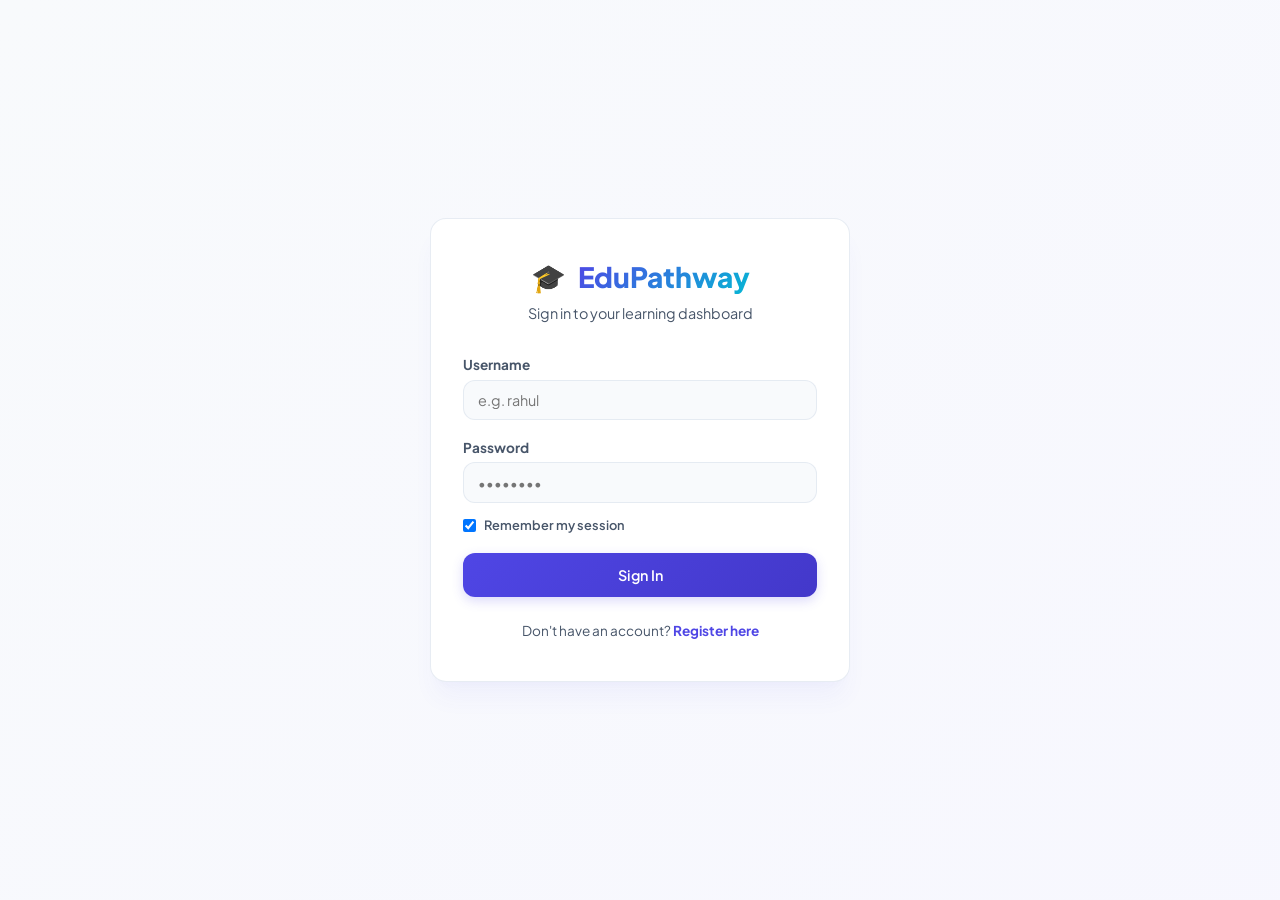
==== pages/calendar.html @ 243a8dc1 "ui update" ====
<!DOCTYPE html>
<html lang="en">
<head>
    <meta charset="UTF-8">
    <meta name="viewport" content="width=device-width, initial-scale=1.0">
    <title>Calendar - EduPathway</title>
    <!-- Stylesheets -->
    <link rel="stylesheet" href="../css/style.css">
    <link rel="stylesheet" href="../css/components/pomodoro.css">
    <link rel="stylesheet" href="../css/components/toast.css">
</head>
<body>
    <!-- Sidebar -->
    <aside class="sidebar">
        <div class="sidebar-header">
            <div class="logo-brand">
                <span>🎓</span> 
                <span class="logo-text">EduPathway</span>
            </div>
            <button class="close-sidebar-btn">&times;</button>
        </div>
        
        <nav class="nav-menu">
            <a href="dashboard.html"><span>🏠</span>Dashboard</a>
            <a href="tasks.html"><span>✔️</span>Tasks</a>
            <a href="goals.html"><span>🎯</span>Goals</a>
            <a href="calendar.html" class="active"><span>📅</span>Calendar</a>
        </nav>

        <!-- Persistent Pomodoro Timer Container -->
        <div id="pomodoroTimerContainer"></div>

        <!-- Sidebar Footer & Theme Toggle -->
        <div style="margin-top: auto;">
            <div class="theme-switch-wrapper">
                <span class="theme-switch-label" id="themeToggleLabel">Light Mode</span>
                <button id="themeToggleBtn" class="theme-toggle-btn">🌙</button>
            </div>
            <a href="#" id="logoutBtn" class="nav-menu-logout"><span>↩️</span>Logout</a>
        </div>
    </aside>

    <!-- Main Content Area -->
    <div class="main-content-wrapper">
        <div class="main-content">
            <!-- Header -->
            <header class="header">
                <div class="header-left">
                    <button class="open-sidebar-btn">☰</button>
                    <div>
                        <h1>Study Calendar</h1>
                        <p class="header-meta">Check your schedule and track deadlines visually.</p>
                    </div>
                </div>
            </header>

            <!-- Calendar Container -->
            <section class="calendar-container glass-card">
                <!-- Navigation -->
                <div class="calendar-header">
                    <button id="prevMonthBtn" class="calendar-nav-btn">&lt;</button>
                    <h2 id="monthYearDisplay">June 2026</h2>
                    <button id="nextMonthBtn" class="calendar-nav-btn">&gt;</button>
                </div>

                <!-- Weekdays Header -->
                <div class="calendar-weekdays">
                    <div>Sun</div>
                    <div>Mon</div>
                    <div>Tue</div>
                    <div>Wed</div>
                    <div>Thu</div>
                    <div>Fri</div>
                    <div>Sat</div>
                </div>

                <!-- Calendar Days Grid -->
                <div id="calendarGrid" class="calendar-grid">
                    <!-- Loaded dynamically via js -->
                </div>
            </section>
        </div>
    </div>

    <!-- Day Details Modal -->
    <div id="calendarDayModal" class="modal-overlay">
        <div class="modal-content">
            <div class="modal-header">
                <h2 id="dayModalDateTitle">Date Details</h2>
                <button id="closeDayModalBtn" class="close-button">&times;</button>
            </div>
            <div class="modal-body">
                <div id="dayModalDetailsContent">
                    <!-- Dynamic details load here -->
                </div>
            </div>
            <div class="modal-footer">
                <button type="button" id="closeDayModalFooterBtn" class="btn btn-secondary">Close</button>
            </div>
        </div>
    </div>

    <!-- Overlay for mobile drawer -->
    <div class="overlay"></div>

    <!-- Scripts -->
    <script src="../js/storage.js"></script>
    <script src="../js/toast.js"></script>
    <script src="../js/theme.js"></script>
    <script src="../js/auth.js"></script>
    <script src="../js/pomodoro.js"></script>
    <script src="../js/calendar.js"></script>
</body>
</html>
---- css/style.css ----
/* style.css - Core Modern Theme System & Global Styles */

@import url('https://fonts.googleapis.com/css2?family=Plus+Jakarta+Sans:wght@300;400;500;600;700;800&display=swap');

/* --- Theme CSS Variables --- */
:root {
    /* Color Palette - Light Mode (Default) */
    --bg-color: #f8fafc;
    --card-bg: rgba(255, 255, 255, 0.85);
    --sidebar-bg: #ffffff;
    --text-primary: #0f172a;
    --text-secondary: #475569;
    --text-muted: #94a3b8;
    --border-color: rgba(226, 232, 240, 0.8);
    --border-hover: rgba(203, 213, 225, 1);
    
    /* Brand Accent Gradients */
    --primary: #4f46e5;
    --primary-hover: #4338ca;
    --primary-glow: rgba(79, 70, 229, 0.2);
    
    --success: #10b981;
    --success-bg: #ecfdf5;
    --warning: #f59e0b;
    --warning-bg: #fffbeb;
    --danger: #ef4444;
    --danger-bg: #fef2f2;
    --info: #06b6d4;
    --info-bg: #ecfeff;

    /* Shadows & Glassmorphism */
    --shadow-sm: 0 1px 2px 0 rgba(0, 0, 0, 0.05);
    --shadow-md: 0 4px 6px -1px rgba(0, 0, 0, 0.05), 0 2px 4px -1px rgba(0, 0, 0, 0.05);
    --shadow-lg: 0 10px 15px -3px rgba(0, 0, 0, 0.04), 0 4px 6px -2px rgba(0, 0, 0, 0.02);
    --shadow-premium: 0 20px 25px -5px rgba(79, 70, 229, 0.05), 0 10px 10px -5px rgba(79, 70, 229, 0.02);
    --glass-blur: blur(12px);
    
    --radius-sm: 8px;
    --radius-md: 12px;
    --radius-lg: 16px;
    --radius-full: 9999px;
    
    --transition-fast: 0.15s cubic-bezier(0.4, 0, 0.2, 1);
    --transition-normal: 0.25s cubic-bezier(0.4, 0, 0.2, 1);
    --transition-slow: 0.4s cubic-bezier(0.4, 0, 0.2, 1);
}

/* --- Dark Theme Variables --- */
[data-theme="dark"] {
    --bg-color: #0b0f19;
    --card-bg: rgba(19, 27, 46, 0.7);
    --sidebar-bg: #111827;
    --text-primary: #f8fafc;
    --text-secondary: #94a3b8;
    --text-muted: #64748b;
    --border-color: rgba(30, 41, 59, 0.7);
    --border-hover: rgba(51, 65, 85, 1);
    
    --primary: #6366f1;
    --primary-hover: #4f46e5;
    --primary-glow: rgba(99, 102, 241, 0.3);
    
    --success-bg: rgba(16, 185, 129, 0.1);
    --warning-bg: rgba(245, 158, 11, 0.1);
    --danger-bg: rgba(239, 68, 68, 0.1);
    --info-bg: rgba(6, 182, 212, 0.1);

    --shadow-sm: 0 1px 2px 0 rgba(0, 0, 0, 0.5);
    --shadow-md: 0 4px 6px -1px rgba(0, 0, 0, 0.3), 0 2px 4px -1px rgba(0, 0, 0, 0.3);
    --shadow-lg: 0 10px 15px -3px rgba(0, 0, 0, 0.4), 0 4px 6px -2px rgba(0, 0, 0, 0.2);
    --shadow-premium: 0 20px 25px -5px rgba(0, 0, 0, 0.5), 0 10px 10px -5px rgba(0, 0, 0, 0.3);
}

/* --- Reset & Base --- */
* {
    margin: 0;
    padding: 0;
    box-sizing: border-box;
    font-family: 'Plus Jakarta Sans', sans-serif;
    outline: none;
}

body {
    background-color: var(--bg-color);
    color: var(--text-primary);
    overflow-x: hidden;
    transition: background-color var(--transition-normal), color var(--transition-normal);
    min-height: 100vh;
}

/* Custom Scrollbar styling */
::-webkit-scrollbar {
    width: 6px;
    height: 6px;
}
::-webkit-scrollbar-track {
    background: transparent;
}
::-webkit-scrollbar-thumb {
    background: var(--text-muted);
    border-radius: var(--radius-full);
}
::-webkit-scrollbar-thumb:hover {
    background: var(--text-secondary);
}

/* --- Typography Helpers --- */
h1, h2, h3, h4, h5, h6 {
    font-weight: 700;
    letter-spacing: -0.025em;
    line-height: 1.25;
}

p {
    font-size: 0.95rem;
    color: var(--text-secondary);
    line-height: 1.5;
}

/* --- Premium Layout Containers --- */
.sidebar {
    width: 260px;
    background-color: var(--sidebar-bg);
    height: 100vh;
    padding: 2rem 1.25rem;
    border-right: 1px solid var(--border-color);
    position: fixed;
    z-index: 100;
    display: flex;
    flex-direction: column;
    transition: transform var(--transition-normal), background-color var(--transition-normal);
}

.main-content-wrapper {
    margin-left: 260px;
    transition: margin-left var(--transition-normal);
    min-height: 100vh;
    display: flex;
    flex-direction: column;
}

.main-content {
    padding: 2.5rem 3rem;
    flex-grow: 1;
    max-width: 1400px;
    width: 100%;
    margin: 0 auto;
}

/* --- Glassmorphic Card Elements --- */
.glass-card {
    background: var(--card-bg);
    backdrop-filter: var(--glass-blur);
    -webkit-backdrop-filter: var(--glass-blur);
    border: 1px solid var(--border-color);
    border-radius: var(--radius-lg);
    box-shadow: var(--shadow-md);
    transition: transform var(--transition-normal), box-shadow var(--transition-normal), border var(--transition-normal), background var(--transition-normal);
    padding: 1.5rem;
}

.glass-card:hover {
    box-shadow: var(--shadow-lg);
    border-color: var(--border-hover);
}

/* --- Sidebar Header & Nav --- */
.sidebar-header {
    display: flex;
    align-items: center;
    justify-content: space-between;
    margin-bottom: 2.5rem;
}

.logo-brand {
    display: flex;
    align-items: center;
    gap: 0.75rem;
    font-size: 1.35rem;
    font-weight: 800;
    color: var(--primary);
    text-decoration: none;
}

.logo-brand span:first-child {
    font-size: 1.75rem;
}

.logo-brand .logo-text {
    background: linear-gradient(135deg, var(--primary) 0%, var(--info) 100%);
    -webkit-background-clip: text;
    -webkit-text-fill-color: transparent;
}

.close-sidebar-btn {
    display: none;
    background: none;
    border: none;
    font-size: 1.75rem;
    cursor: pointer;
    color: var(--text-secondary);
}

.nav-menu {
    flex-grow: 1;
    display: flex;
    flex-direction: column;
    gap: 0.35rem;
}

.nav-menu a {
    display: flex;
    align-items: center;
    gap: 0.85rem;
    text-decoration: none;
    color: var(--text-secondary);
    padding: 0.8rem 1rem;
    border-radius: var(--radius-md);
    font-weight: 600;
    font-size: 0.95rem;
    transition: background-color var(--transition-fast), color var(--transition-fast);
}

.nav-menu a:hover {
    background-color: var(--border-color);
    color: var(--text-primary);
}

.nav-menu a.active {
    background: linear-gradient(135deg, var(--primary) 0%, rgba(79, 70, 229, 0.8) 100%);
    color: #ffffff;
    box-shadow: 0 4px 12px var(--primary-glow);
}

.nav-menu a span {
    font-size: 1.15rem;
}

.nav-menu-logout {
    margin-top: auto;
    display: flex;
    align-items: center;
    gap: 0.85rem;
    padding: 0.8rem 1rem;
    color: var(--text-secondary);
    text-decoration: none;
    font-weight: 600;
    font-size: 0.95rem;
    border-radius: var(--radius-md);
    transition: background-color var(--transition-fast), color var(--transition-fast);
}

.nav-menu-logout:hover {
    background-color: var(--danger-bg);
    color: var(--danger);
}

/* --- Theme Switcher Widget --- */
.theme-switch-wrapper {
    display: flex;
    align-items: center;
    gap: 0.5rem;
    padding: 0.8rem 1rem;
    margin-bottom: 0.75rem;
    background: var(--bg-color);
    border-radius: var(--radius-md);
    border: 1px solid var(--border-color);
}

.theme-switch-label {
    font-size: 0.85rem;
    font-weight: 600;
    color: var(--text-secondary);
    flex-grow: 1;
}

.theme-toggle-btn {
    background: none;
    border: none;
    cursor: pointer;
    font-size: 1.2rem;
    padding: 0.2rem;
    display: flex;
    align-items: center;
    justify-content: center;
    color: var(--warning);
    transition: transform var(--transition-fast);
}

.theme-toggle-btn:hover {
    transform: rotate(15deg) scale(1.15);
}

/* --- Premium Header & Buttons --- */
.header {
    display: flex;
    justify-content: space-between;
    align-items: center;
    margin-bottom: 2rem;
    gap: 1.5rem;
}

.header-left {
    display: flex;
    align-items: center;
    gap: 1rem;
}

.header h1 {
    font-size: 2rem;
    font-weight: 800;
    color: var(--text-primary);
}

.header-meta {
    font-size: 0.95rem;
    color: var(--text-secondary);
    margin-top: 0.15rem;
}

.header-date {
    display: flex;
    align-items: center;
    gap: 0.65rem;
    color: var(--text-secondary);
    background: var(--card-bg);
    backdrop-filter: var(--glass-blur);
    padding: 0.6rem 1.15rem;
    border-radius: var(--radius-md);
    border: 1px solid var(--border-color);
    font-size: 0.9rem;
    font-weight: 600;
    box-shadow: var(--shadow-sm);
}

.btn {
    display: inline-flex;
    align-items: center;
    gap: 0.5rem;
    padding: 0.7rem 1.35rem;
    border-radius: var(--radius-md);
    font-weight: 600;
    font-size: 0.9rem;
    cursor: pointer;
    border: none;
    transition: transform var(--transition-fast), box-shadow var(--transition-fast), background-color var(--transition-fast);
}

.btn:active {
    transform: scale(0.97);
}

.btn-primary {
    background: linear-gradient(135deg, var(--primary) 0%, var(--primary-hover) 100%);
    color: #ffffff;
    box-shadow: 0 4px 12px var(--primary-glow);
}

.btn-primary:hover {
    box-shadow: 0 6px 16px var(--primary-glow);
    background: var(--primary-hover);
}

.btn-success {
    background: var(--success);
    color: #ffffff;
}

.btn-success:hover {
    background: #059669;
}

.btn-secondary {
    background: var(--card-bg);
    border: 1px solid var(--border-color);
    color: var(--text-primary);
}

.btn-secondary:hover {
    background: var(--border-color);
}

/* --- Stats Grid Section --- */
.stats-grid {
    display: grid;
    grid-template-columns: repeat(auto-fit, minmax(240px, 1fr));
    gap: 1.5rem;
    margin-bottom: 2rem;
}

.stat-card {
    display: flex;
    align-items: center;
    gap: 1.25rem;
}

.stat-card .icon-container {
    width: 52px;
    height: 52px;
    border-radius: var(--radius-md);
    display: flex;
    align-items: center;
    justify-content: center;
    font-size: 1.5rem;
    flex-shrink: 0;
}

.stat-card .icon-container.blue {
    background-color: var(--info-bg);
    color: var(--info);
}

.stat-card .icon-container.green {
    background-color: var(--success-bg);
    color: var(--success);
}

.stat-card .icon-container.purple {
    background-color: rgba(99, 102, 241, 0.1);
    color: var(--primary);
}

.stat-card .icon-container.yellow {
    background-color: var(--warning-bg);
    color: var(--warning);
}

.stat-info h3 {
    color: var(--text-muted);
    font-size: 0.85rem;
    font-weight: 600;
    text-transform: uppercase;
    letter-spacing: 0.05em;
}

.stat-info .value {
    font-size: 1.65rem;
    font-weight: 800;
    color: var(--text-primary);
    line-height: 1.15;
    margin: 0.15rem 0;
}

.stat-info .detail {
    font-size: 0.8rem;
    color: var(--text-secondary);
    font-weight: 500;
}

/* --- Dashboard Specific Grid --- */
.dashboard-main-grid {
    display: grid;
    grid-template-columns: 2fr 1fr;
    gap: 2rem;
    margin-bottom: 2rem;
}

@media (max-width: 1100px) {
    .dashboard-main-grid {
        grid-template-columns: 1fr;
    }
}

.content-card-header {
    display: flex;
    align-items: center;
    justify-content: space-between;
    margin-bottom: 1.25rem;
    padding-bottom: 0.75rem;
    border-bottom: 1px solid var(--border-color);
}

.content-card-header h2 {
    font-size: 1.2rem;
    font-weight: 700;
    display: flex;
    align-items: center;
    gap: 0.5rem;
    color: var(--text-primary);
}

.content-card-header .icon {
    font-size: 1.35rem;
}

/* --- Quotes Section --- */
.quote-box {
    margin-bottom: 2rem;
    padding: 1.25rem;
    border-left: 4px solid var(--primary);
    background: var(--card-bg);
    border-radius: 0 var(--radius-md) var(--radius-md) 0;
}

.quote-text {
    font-style: italic;
    color: var(--text-primary);
    font-weight: 500;
    font-size: 0.95rem;
}

.quote-author {
    font-size: 0.8rem;
    color: var(--text-muted);
    font-weight: 600;
    margin-top: 0.35rem;
    text-align: right;
}

/* --- Upcoming Task Items --- */
.upcoming-task-list {
    display: flex;
    flex-direction: column;
    gap: 0.75rem;
}

.upcoming-task-item {
    display: flex;
    justify-content: space-between;
    align-items: center;
    padding: 0.85rem 1rem;
    background: var(--bg-color);
    border-radius: var(--radius-md);
    border: 1px solid var(--border-color);
    transition: transform var(--transition-fast);
}

.upcoming-task-item:hover {
    transform: translateX(4px);
    border-color: var(--border-hover);
}

.upcoming-task-item .info h4 {
    font-weight: 600;
    font-size: 0.95rem;
    color: var(--text-primary);
}

.upcoming-task-item .info p {
    font-size: 0.8rem;
    color: var(--text-muted);
}

.upcoming-task-item .due-date {
    font-size: 0.8rem;
    font-weight: 700;
    color: var(--primary);
    background: rgba(99, 102, 241, 0.1);
    padding: 0.25rem 0.5rem;
    border-radius: var(--radius-sm);
}

/* --- Tabs & Filters --- */
.tabs-and-actions {
    display: flex;
    justify-content: space-between;
    align-items: center;
    flex-wrap: wrap;
    gap: 1rem;
    margin-bottom: 1.5rem;
}

.search-bar-container {
    position: relative;
    width: 280px;
}

.search-bar-container input {
    width: 100%;
    padding: 0.6rem 1rem 0.6rem 2.25rem;
    border: 1px solid var(--border-color);
    border-radius: var(--radius-md);
    background: var(--card-bg);
    color: var(--text-primary);
    font-size: 0.85rem;
}

.search-bar-container::before {
    content: '🔍';
    position: absolute;
    left: 0.85rem;
    top: 50%;
    transform: translateY(-50%);
    font-size: 0.85rem;
    color: var(--text-muted);
}

.tabs {
    display: flex;
    gap: 0.25rem;
    background: var(--border-color);
    padding: 0.25rem;
    border-radius: var(--radius-md);
}

.tab-button {
    padding: 0.5rem 1rem;
    border: none;
    background: none;
    cursor: pointer;
    font-size: 0.85rem;
    font-weight: 600;
    color: var(--text-secondary);
    border-radius: var(--radius-sm);
    transition: all var(--transition-fast);
}

.tab-button.active {
    background: var(--card-bg);
    color: var(--primary);
    box-shadow: var(--shadow-sm);
}

/* --- Task List Items --- */
.task-list {
    display: flex;
    flex-direction: column;
    gap: 1rem;
}

.task-item {
    display: flex;
    align-items: center;
    gap: 1.25rem;
    cursor: grab;
    position: relative;
}

.task-item.dragging {
    opacity: 0.4;
    border: 2px dashed var(--primary);
    cursor: grabbing;
}

.task-status-indicator {
    font-size: 1.35rem;
    cursor: pointer;
    transition: transform var(--transition-fast);
    flex-shrink: 0;
}

.task-status-indicator:hover {
    transform: scale(1.15);
}

.task-content {
    flex-grow: 1;
}

.task-content h4 {
    font-size: 1rem;
    font-weight: 700;
    color: var(--text-primary);
}

.task-content.completed h4 {
    text-decoration: line-through;
    color: var(--text-muted);
}

.task-content .subject {
    font-size: 0.75rem;
    font-weight: 700;
    text-transform: uppercase;
    letter-spacing: 0.05em;
    color: var(--primary);
    margin-top: 0.15rem;
}

.task-content .description {
    font-size: 0.85rem;
    color: var(--text-secondary);
    margin-top: 0.25rem;
}

.task-meta {
    display: flex;
    align-items: center;
    gap: 1rem;
    flex-shrink: 0;
}

.priority-badge {
    font-size: 0.75rem;
    font-weight: 700;
    padding: 0.2rem 0.6rem;
    border-radius: var(--radius-full);
    text-transform: uppercase;
}

.priority-badge.high { background: var(--danger-bg); color: var(--danger); }
.priority-badge.medium { background: var(--warning-bg); color: var(--warning); }
.priority-badge.low { background: var(--success-bg); color: var(--success); }

.task-time-due {
    font-size: 0.8rem;
    color: var(--text-secondary);
    text-align: right;
    display: flex;
    flex-direction: column;
    gap: 0.15rem;
}

.task-time-due div:first-child {
    font-weight: 600;
}

.task-actions {
    display: flex;
    gap: 0.25rem;
}

.action-btn {
    background: none;
    border: none;
    font-size: 1.15rem;
    cursor: pointer;
    padding: 0.35rem;
    border-radius: var(--radius-sm);
    transition: background var(--transition-fast), transform var(--transition-fast);
}

.action-btn:hover {
    background: var(--border-color);
    transform: scale(1.1);
}

.action-btn.edit-btn { color: var(--primary); }
.action-btn.delete-btn { color: var(--danger); }

/* --- Goals List & Milestones --- */
.goal-list {
    display: grid;
    grid-template-columns: repeat(auto-fit, minmax(320px, 1fr));
    gap: 1.5rem;
}

.goal-card {
    display: flex;
    flex-direction: column;
    gap: 1rem;
}

.goal-card-header {
    display: flex;
    gap: 0.85rem;
    align-items: flex-start;
}

.goal-card-header .icon {
    font-size: 1.35rem;
    width: 42px;
    height: 42px;
    background: var(--success-bg);
    color: var(--success);
    border-radius: var(--radius-md);
    display: flex;
    align-items: center;
    justify-content: center;
    flex-shrink: 0;
}

.goal-card-info {
    flex-grow: 1;
}

.goal-card-info h4 {
    font-size: 1.05rem;
    color: var(--text-primary);
}

.goal-card-info p {
    font-size: 0.85rem;
    color: var(--text-secondary);
    margin-top: 0.15rem;
}

.goal-meta {
    display: flex;
    gap: 0.75rem;
    margin-top: 0.5rem;
    font-size: 0.75rem;
    font-weight: 600;
    color: var(--text-muted);
}

.goal-meta span {
    background: var(--bg-color);
    padding: 0.2rem 0.5rem;
    border-radius: var(--radius-sm);
}

.progress-bar-container {
    width: 100%;
}

.progress-bar-meta {
    display: flex;
    justify-content: space-between;
    font-size: 0.75rem;
    font-weight: 700;
    margin-bottom: 0.35rem;
}

.progress-bar-bg {
    width: 100%;
    height: 8px;
    background: var(--border-color);
    border-radius: var(--radius-full);
    overflow: hidden;
}

.progress-bar-fill {
    height: 100%;
    background: linear-gradient(90deg, var(--success) 0%, var(--info) 100%);
    border-radius: var(--radius-full);
    transition: width var(--transition-slow);
}

.milestones-container {
    padding-top: 0.75rem;
    border-top: 1px solid var(--border-color);
}

.milestones-container h5 {
    font-size: 0.8rem;
    color: var(--text-secondary);
    margin-bottom: 0.5rem;
    text-transform: uppercase;
    letter-spacing: 0.05em;
}

.milestone-item {
    display: flex;
    align-items: center;
    gap: 0.5rem;
    margin-bottom: 0.4rem;
}

.milestone-item input[type="checkbox"] {
    width: 16px;
    height: 16px;
    border-radius: 4px;
    border: 1.5px solid var(--border-color);
    cursor: pointer;
    accent-color: var(--success);
}

.milestone-item label {
    font-size: 0.85rem;
    color: var(--text-secondary);
    cursor: pointer;
}

.milestone-item input:checked + label {
    text-decoration: line-through;
    color: var(--text-muted);
}

/* --- Calendar Component --- */
.calendar-container {
    background: var(--card-bg);
    border-radius: var(--radius-lg);
    box-shadow: var(--shadow-md);
    border: 1px solid var(--border-color);
    padding: 1.5rem;
}

.calendar-header {
    display: flex;
    justify-content: space-between;
    align-items: center;
    margin-bottom: 1.25rem;
}

.calendar-header h2 {
    font-size: 1.2rem;
    color: var(--text-primary);
}

.calendar-nav-btn {
    background: var(--bg-color);
    border: 1px solid var(--border-color);
    cursor: pointer;
    font-size: 1rem;
    width: 32px;
    height: 32px;
    border-radius: var(--radius-sm);
    display: flex;
    align-items: center;
    justify-content: center;
    color: var(--text-primary);
    transition: all var(--transition-fast);
}

.calendar-nav-btn:hover {
    background: var(--border-color);
}

.calendar-weekdays {
    display: grid;
    grid-template-columns: repeat(7, 1fr);
    text-align: center;
    font-weight: 700;
    font-size: 0.8rem;
    text-transform: uppercase;
    letter-spacing: 0.05em;
    color: var(--text-muted);
    margin-bottom: 0.5rem;
}

.calendar-grid {
    display: grid;
    grid-template-columns: repeat(7, 1fr);
    gap: 4px;
}

.calendar-day {
    min-height: 95px;
    border-radius: var(--radius-sm);
    padding: 0.5rem;
    background: var(--bg-color);
    border: 1px solid var(--border-color);
    display: flex;
    flex-direction: column;
    gap: 0.25rem;
    transition: all var(--transition-fast);
    cursor: pointer;
}

.calendar-day:hover {
    border-color: var(--primary);
    transform: translateY(-2px);
    background: var(--card-bg);
}

.calendar-day.other-month {
    opacity: 0.3;
}

.calendar-day .day-number {
    font-weight: 700;
    font-size: 0.8rem;
    color: var(--text-secondary);
}

.calendar-day.is-today {
    border: 2px solid var(--primary);
}

.calendar-day.is-today .day-number {
    color: var(--primary);
    font-weight: 800;
}

.calendar-events {
    display: flex;
    flex-direction: column;
    gap: 2px;
    overflow-y: auto;
    max-height: 60px;
}

.calendar-event-dot {
    font-size: 0.7rem;
    padding: 1px 4px;
    border-radius: 4px;
    white-space: nowrap;
    text-overflow: ellipsis;
    overflow: hidden;
    font-weight: 600;
}

.calendar-event-dot.task {
    background: rgba(79, 70, 229, 0.1);
    color: var(--primary);
}

.calendar-event-dot.completed-task {
    background: var(--success-bg);
    color: var(--success);
}

.calendar-event-dot.goal {
    background: var(--warning-bg);
    color: var(--warning);
}

/* --- Modals --- */
.modal-overlay {
    position: fixed;
    top: 0;
    left: 0;
    width: 100vw;
    height: 100vh;
    background: rgba(11, 15, 25, 0.6);
    backdrop-filter: blur(8px);
    display: flex;
    justify-content: center;
    align-items: center;
    z-index: 1001;
    opacity: 0;
    visibility: hidden;
    transition: opacity var(--transition-normal), visibility var(--transition-normal);
}

.modal-overlay.visible {
    opacity: 1;
    visibility: visible;
}

.modal-content {
    width: 90%;
    max-width: 500px;
    background: var(--sidebar-bg);
    border-radius: var(--radius-lg);
    border: 1px solid var(--border-color);
    box-shadow: var(--shadow-premium);
    overflow: hidden;
    transform: scale(0.9) translateY(20px);
    transition: transform var(--transition-normal);
}

.modal-overlay.visible .modal-content {
    transform: scale(1) translateY(0);
}

.modal-header {
    display: flex;
    justify-content: space-between;
    align-items: center;
    padding: 1.25rem 1.5rem;
    border-bottom: 1px solid var(--border-color);
}

.modal-header h2 {
    font-size: 1.15rem;
    color: var(--text-primary);
}

.close-button {
    background: none;
    border: none;
    font-size: 1.5rem;
    cursor: pointer;
    color: var(--text-muted);
}

.modal-body {
    padding: 1.5rem;
    max-height: 70vh;
    overflow-y: auto;
}

.form-group {
    margin-bottom: 1.15rem;
}

.form-group label {
    display: block;
    font-size: 0.85rem;
    font-weight: 700;
    margin-bottom: 0.4rem;
    color: var(--text-secondary);
}

.form-group input, .form-group select, .form-group textarea {
    width: 100%;
    padding: 0.65rem 0.85rem;
    border-radius: var(--radius-md);
    border: 1.5px solid var(--border-color);
    background: var(--bg-color);
    color: var(--text-primary);
    font-size: 0.9rem;
    transition: border var(--transition-fast);
}

.form-group input:focus, .form-group select:focus, .form-group textarea:focus {
    border-color: var(--primary);
}

.time-input-group {
    display: flex;
    gap: 0.5rem;
}

.time-input-group input {
    flex-grow: 1;
}

.time-input-group select {
    width: 130px;
}

.modal-footer {
    display: flex;
    justify-content: flex-end;
    gap: 0.75rem;
    padding: 1rem 1.5rem;
    background: var(--bg-color);
    border-top: 1px solid var(--border-color);
}

/* --- Auth Pages --- */
.auth-body {
    display: flex;
    justify-content: center;
    align-items: center;
    min-height: 100vh;
    background: linear-gradient(135deg, var(--bg-color) 0%, rgba(99, 102, 241, 0.05) 100%);
    padding: 1.5rem;
}

.auth-container {
    width: 100%;
    max-width: 420px;
    background: var(--sidebar-bg);
    border-radius: var(--radius-lg);
    border: 1px solid var(--border-color);
    box-shadow: var(--shadow-premium);
    padding: 2.5rem 2rem;
    text-align: center;
}

.auth-container .logo-brand {
    justify-content: center;
    font-size: 1.75rem;
    margin-bottom: 0.5rem;
}

.auth-subtitle {
    font-size: 0.9rem;
    color: var(--text-secondary);
    margin-bottom: 2rem;
}

.auth-container .form-group {
    text-align: left;
}

.error-message {
    color: var(--danger);
    font-size: 0.8rem;
    font-weight: 600;
    margin-top: 0.35rem;
}

.auth-switch {
    margin-top: 1.5rem;
    font-size: 0.85rem;
    color: var(--text-secondary);
}

.auth-switch a {
    color: var(--primary);
    font-weight: 700;
    text-decoration: none;
}

.auth-switch a:hover {
    text-decoration: underline;
}

/* --- Landing Page Styling --- */
.landing-wrapper {
    display: flex;
    justify-content: center;
    align-items: center;
    min-height: 100vh;
    background: radial-gradient(circle at 10% 20%, rgba(99, 102, 241, 0.05) 0%, rgba(6, 182, 212, 0.03) 90%), var(--bg-color);
    padding: 2rem;
}

.landing-card {
    max-width: 720px;
    text-align: center;
    padding: 3.5rem 2.5rem;
}

.landing-logo {
    display: inline-flex;
    align-items: center;
    gap: 0.75rem;
    font-size: 2.25rem;
    font-weight: 800;
    color: var(--primary);
    margin-bottom: 1.5rem;
}

.landing-logo span:first-child {
    font-size: 2.75rem;
}

.landing-title {
    font-size: 2.5rem;
    font-weight: 800;
    background: linear-gradient(135deg, var(--text-primary) 30%, var(--primary) 100%);
    -webkit-background-clip: text;
    -webkit-text-fill-color: transparent;
    margin-bottom: 1rem;
    line-height: 1.2;
}

.landing-desc {
    font-size: 1.1rem;
    color: var(--text-secondary);
    max-width: 580px;
    margin: 0 auto 2.5rem auto;
}

.landing-features {
    display: grid;
    grid-template-columns: repeat(auto-fit, minmax(140px, 1fr));
    gap: 1.25rem;
    margin-bottom: 2.5rem;
    text-align: left;
}

.landing-feature-item {
    background: var(--bg-color);
    border: 1px solid var(--border-color);
    border-radius: var(--radius-md);
    padding: 1rem;
}

.landing-feature-item span {
    font-size: 1.5rem;
    display: block;
    margin-bottom: 0.35rem;
}

.landing-feature-item h4 {
    font-size: 0.85rem;
    font-weight: 700;
    color: var(--text-primary);
}

.landing-feature-item p {
    font-size: 0.75rem;
    color: var(--text-muted);
    margin-top: 0.15rem;
}

/* --- Mobile / Responsiveness Drawer --- */
.open-sidebar-btn {
    display: none;
    font-size: 1.5rem;
    background: none;
    border: none;
    cursor: pointer;
    color: var(--text-primary);
    padding: 0.25rem;
}

.overlay {
    display: none;
    position: fixed;
    top: 0;
    left: 0;
    width: 100vw;
    height: 100vh;
    background-color: rgba(11, 15, 25, 0.4);
    backdrop-filter: blur(4px);
    z-index: 99;
}

@media (max-width: 992px) {
    .sidebar {
        transform: translateX(-100%);
    }
    .sidebar.is-open {
        transform: translateX(0);
        box-shadow: 10px 0 30px rgba(0, 0, 0, 0.15);
    }
    .main-content-wrapper {
        margin-left: 0;
    }
    .open-sidebar-btn {
        display: inline-block;
    }
    .close-sidebar-btn {
        display: block;
    }
    .overlay.is-visible {
        display: block;
    }
    .main-content {
        padding: 2rem 1.5rem;
    }
}

@media (max-width: 768px) {
    .header {
        flex-direction: column;
        align-items: flex-start;
        gap: 0.75rem;
    }
    .header-date {
        display: none;
    }
    .tabs-and-actions {
        flex-direction: column;
        align-items: stretch;
    }
    .search-bar-container {
        width: 100%;
    }
    .tabs {
        overflow-x: auto;
    }
}
---- css/components/pomodoro.css ----
/* pomodoro.css - Custom Styling for the Pomodoro Timer Component */

.pomodoro-widget {
    background: var(--card-bg);
    border: 1px solid var(--border-color);
    border-radius: var(--radius-lg);
    padding: 1.25rem;
    display: flex;
    flex-direction: column;
    align-items: center;
    text-align: center;
    position: relative;
    overflow: hidden;
    margin-top: 1rem;
    box-shadow: var(--shadow-sm);
}

.pomodoro-modes {
    display: flex;
    background: var(--bg-color);
    padding: 0.2rem;
    border-radius: var(--radius-md);
    width: 100%;
    margin-bottom: 1rem;
}

.pomodoro-mode-btn {
    flex: 1;
    border: none;
    background: none;
    cursor: pointer;
    font-size: 0.75rem;
    font-weight: 700;
    color: var(--text-secondary);
    padding: 0.4rem 0.5rem;
    border-radius: var(--radius-sm);
    transition: all var(--transition-fast);
}

.pomodoro-mode-btn.active {
    background: var(--card-bg);
    color: var(--primary);
    box-shadow: var(--shadow-sm);
}

.pomodoro-display {
    position: relative;
    width: 140px;
    height: 140px;
    border-radius: var(--radius-full);
    background: radial-gradient(circle, var(--card-bg) 60%, var(--bg-color) 100%);
    border: 4px solid var(--border-color);
    display: flex;
    flex-direction: column;
    align-items: center;
    justify-content: center;
    margin-bottom: 1rem;
    box-shadow: inset 0 2px 4px rgba(0,0,0,0.02);
}

.pomodoro-display.ticking {
    border-color: var(--primary);
    animation: pomodoro-pulse 2s infinite ease-in-out;
}

.pomodoro-display.ticking.break {
    border-color: var(--success);
}

.pomodoro-time {
    font-size: 1.85rem;
    font-weight: 800;
    color: var(--text-primary);
    letter-spacing: -0.02em;
    line-height: 1;
}

.pomodoro-label {
    font-size: 0.7rem;
    font-weight: 700;
    color: var(--text-muted);
    text-transform: uppercase;
    letter-spacing: 0.05em;
    margin-top: 0.25rem;
}

.pomodoro-controls {
    display: flex;
    gap: 0.75rem;
    width: 100%;
    justify-content: center;
}

.pomodoro-ctrl-btn {
    border: none;
    cursor: pointer;
    background: var(--bg-color);
    border: 1px solid var(--border-color);
    color: var(--text-primary);
    width: 38px;
    height: 38px;
    border-radius: var(--radius-full);
    display: flex;
    align-items: center;
    justify-content: center;
    font-size: 1rem;
    transition: all var(--transition-fast);
}

.pomodoro-ctrl-btn:hover {
    background: var(--border-color);
    transform: scale(1.08);
}

.pomodoro-ctrl-btn.play-btn {
    background: var(--primary);
    color: #ffffff;
    border-color: var(--primary);
}

.pomodoro-ctrl-btn.play-btn:hover {
    background: var(--primary-hover);
    box-shadow: 0 4px 10px var(--primary-glow);
}

.pomodoro-ctrl-btn.play-btn.break {
    background: var(--success);
    border-color: var(--success);
}

.pomodoro-ctrl-btn.play-btn.break:hover {
    background: #059669;
    box-shadow: 0 4px 10px rgba(16, 185, 129, 0.2);
}

@keyframes pomodoro-pulse {
    0% {
        box-shadow: 0 0 0 0 var(--primary-glow);
    }
    70% {
        box-shadow: 0 0 0 8px rgba(79, 70, 229, 0);
    }
    100% {
        box-shadow: 0 0 0 0 rgba(79, 70, 229, 0);
    }
}
---- css/components/toast.css ----
/* toast.css - Beautiful Animated Toast Notifications */

.toast-container {
    position: fixed;
    bottom: 24px;
    right: 24px;
    display: flex;
    flex-direction: column;
    gap: 0.75rem;
    z-index: 2000;
    max-width: 360px;
    width: 100%;
    pointer-events: none;
}

.toast {
    background: var(--sidebar-bg);
    border: 1px solid var(--border-color);
    border-radius: var(--radius-md);
    box-shadow: var(--shadow-lg);
    padding: 1rem 1.25rem;
    display: flex;
    align-items: center;
    gap: 0.85rem;
    pointer-events: auto;
    transform: translateY(20px);
    opacity: 0;
    animation: toast-in var(--transition-normal) forwards;
    transition: transform var(--transition-fast), opacity var(--transition-fast);
}

.toast.toast-out {
    animation: toast-out var(--transition-normal) forwards;
}

.toast-icon {
    font-size: 1.25rem;
    flex-shrink: 0;
    width: 32px;
    height: 32px;
    border-radius: var(--radius-full);
    display: flex;
    align-items: center;
    justify-content: center;
}

.toast.success .toast-icon { background: var(--success-bg); color: var(--success); }
.toast.error .toast-icon { background: var(--danger-bg); color: var(--danger); }
.toast.warning .toast-icon { background: var(--warning-bg); color: var(--warning); }
.toast.info .toast-icon { background: var(--info-bg); color: var(--info); }

.toast-content {
    flex-grow: 1;
}

.toast-title {
    font-size: 0.85rem;
    font-weight: 700;
    color: var(--text-primary);
}

.toast-message {
    font-size: 0.75rem;
    color: var(--text-secondary);
    margin-top: 0.1rem;
}

.toast-close {
    background: none;
    border: none;
    cursor: pointer;
    font-size: 1rem;
    color: var(--text-muted);
    padding: 0.2rem;
    display: flex;
    align-items: center;
    justify-content: center;
    transition: color var(--transition-fast);
}

.toast-close:hover {
    color: var(--text-primary);
}

@keyframes toast-in {
    to {
        transform: translateY(0);
        opacity: 1;
    }
}

@keyframes toast-out {
    to {
        transform: translateY(20px);
        opacity: 0;
    }
}
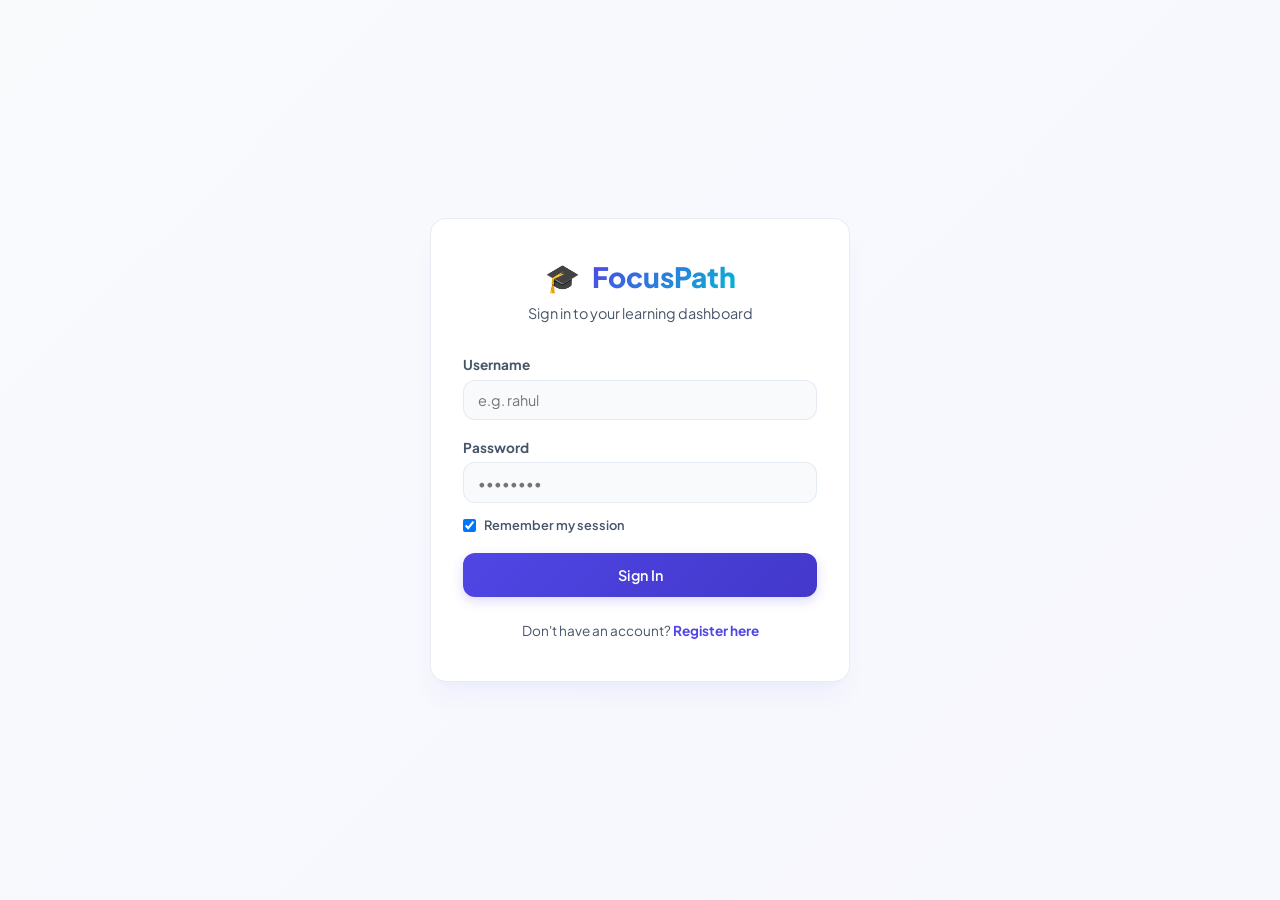
==== commit 17f71820: "Rebrand: rename EduPathway to FocusPath across all pages, manifest, and README" ====
--- a/pages/calendar.html
+++ b/pages/calendar.html
@@ -3,7 +3,7 @@
 <head>
     <meta charset="UTF-8">
     <meta name="viewport" content="width=device-width, initial-scale=1.0">
-    <title>Calendar - EduPathway</title>
+    <title>Calendar - FocusPath</title>
     <!-- Stylesheets -->
     <link rel="stylesheet" href="../css/style.css">
     <link rel="stylesheet" href="../css/components/pomodoro.css">
@@ -15,7 +15,7 @@
         <div class="sidebar-header">
             <div class="logo-brand">
                 <span>🎓</span> 
-                <span class="logo-text">EduPathway</span>
+                <span class="logo-text">FocusPath</span>
             </div>
             <button class="close-sidebar-btn">&times;</button>
         </div>
